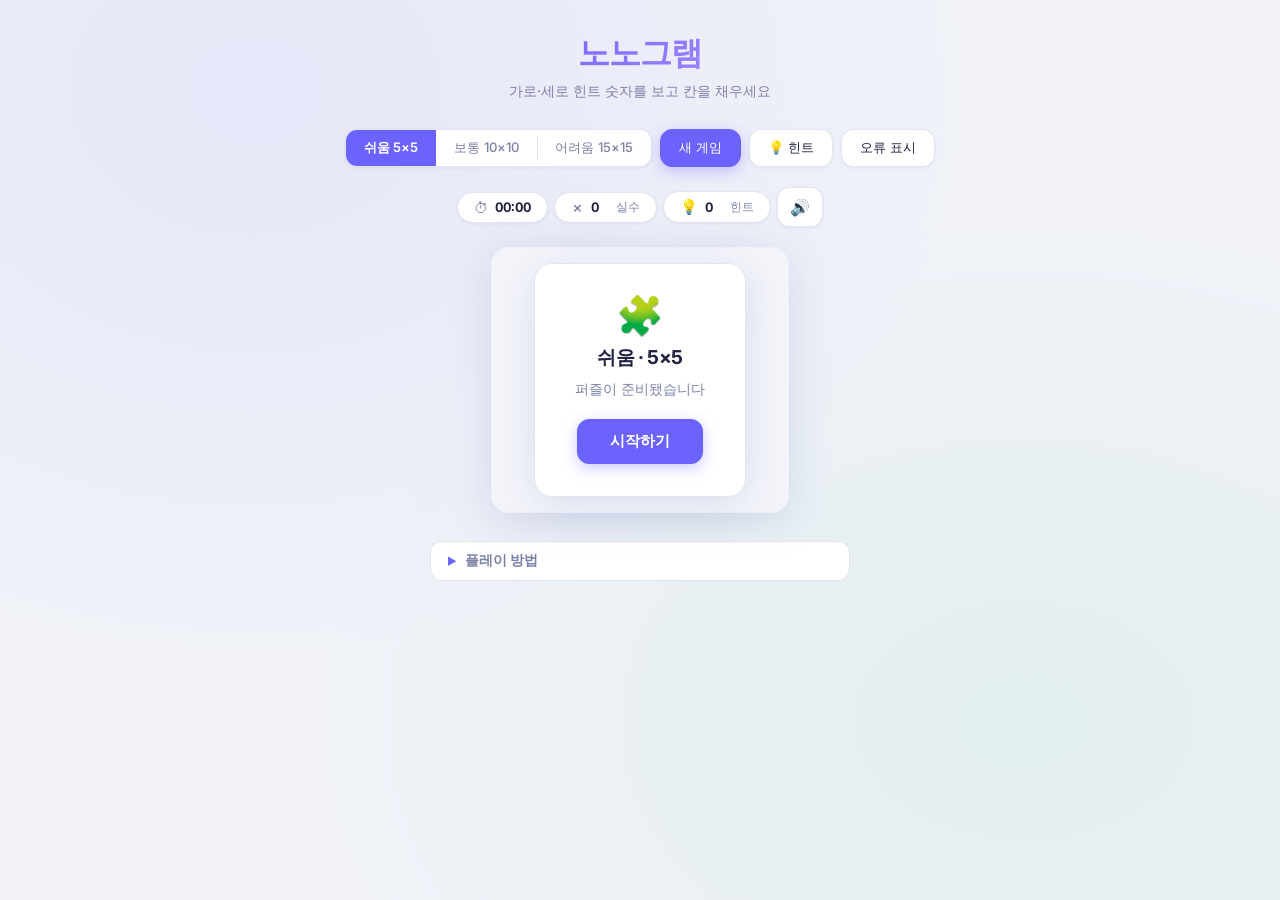
==== index.html @ 30603272 "첫 커밋 - 노노그램 미니게임 순수 HTML/CSS/JS로 만든 웹 기반 노노그램 퍼즐 게임. 무한 퍼즐 생성, 사운드, 진행 저장, 모바일 지원 포함.  Co-Authored-B" ====
<!DOCTYPE html>
<html lang="ko">
<head>
  <meta charset="UTF-8" />
  <meta name="viewport" content="width=device-width, initial-scale=1.0" />
  <title>노노그램 (Nonogram)</title>
  <link rel="stylesheet" href="style.css" />
</head>
<body>

  <!-- 헤더 -->
  <header>
    <h1>노노그램</h1>
    <p>가로·세로 힌트 숫자를 보고 칸을 채우세요</p>
  </header>

  <!-- 컨트롤 바 -->
  <div class="controls">
    <div class="difficulty-group">
      <button data-difficulty="easy"   class="active">쉬움 5×5</button>
      <button data-difficulty="medium">보통 10×10</button>
      <button data-difficulty="hard">어려움 15×15</button>
    </div>
    <button class="btn btn-primary" id="btn-new">새 게임</button>
    <button class="btn" id="btn-hint">💡 힌트</button>
    <button class="btn" id="btn-errors">오류 표시</button>
  </div>

  <!-- 스탯 바 -->
  <div class="stats">
    <div class="stat-pill">
      <span class="icon">⏱</span>
      <span class="value" id="timer-value">00:00</span>
    </div>
    <div class="stat-pill" id="mistakes-pill">
      <span class="icon">✗</span>
      <span class="value mistakes-value" id="mistakes-value">0</span>
      <span style="color:var(--text-muted);font-size:0.78rem">실수</span>
    </div>
    <div class="stat-pill">
      <span class="icon">💡</span>
      <span class="value" id="hints-value">0</span>
      <span style="color:var(--text-muted);font-size:0.78rem">힌트</span>
    </div>
    <button class="btn btn-icon" id="btn-sound" title="소리 켜기/끄기">🔊</button>
  </div>

  <!-- 게임 보드 -->
  <div id="board-area">
    <div id="board-wrapper">
      <div id="board"></div>
    </div>

    <!-- 시작 오버레이 (보드 위에 표시) -->
    <div id="start-overlay">
      <div class="start-card">
        <div class="start-icon">🧩</div>
        <h2 id="start-title">쉬움 · 5×5</h2>
        <p id="start-desc">퍼즐이 준비됐습니다</p>
        <button class="btn btn-primary btn-start" id="btn-start">시작하기</button>
      </div>
    </div>
  </div>

  <!-- 완성 배너 -->
  <div id="complete-banner">
    <h2>🎉 완성!</h2>
    <div class="result-row">
      <span>⏱ <strong id="final-time">--:--</strong></span>
      <span>✗ 실수 <strong id="final-mistakes">0</strong>회</span>
    </div>
    <button class="btn btn-primary" onclick="newGame()">다음 퍼즐 →</button>
  </div>

  <!-- 로딩 오버레이 -->
  <div id="loading" class="show">
    <div class="spinner"></div>
    <span>퍼즐 생성 중…</span>
  </div>

  <!-- 플레이 방법 -->
  <details class="how-to-play">
    <summary>플레이 방법</summary>
    <ul>
      <li><b>왼쪽 클릭</b> — 칸 채우기 / 취소</li>
      <li><b>오른쪽 클릭</b> — × 표시 (빈칸 확정)</li>
      <li><b>드래그</b> — 여러 칸 한 번에 채우기</li>
      <li>행·열의 숫자는 연속으로 채워야 할 칸 수입니다</li>
      <li>숫자가 여러 개면 각 그룹 사이에 빈칸이 1개 이상 있어야 합니다</li>
    </ul>
  </details>

  <!-- 스크립트 -->
  <script src="js/solver.js"></script>
  <script src="js/generator.js"></script>
  <script src="js/sound.js"></script>
  <script src="js/game.js"></script>

</body>
</html>
---- style.css ----
/* ──────────────────────────────────────────────
   Import Font
────────────────────────────────────────────── */
@import url('https://fonts.googleapis.com/css2?family=Inter:wght@400;500;600;700&display=swap');

/* ──────────────────────────────────────────────
   Reset & Variables
────────────────────────────────────────────── */
*, *::before, *::after { box-sizing: border-box; margin: 0; padding: 0; }

:root {
  --bg:            #f0f2f8;
  --surface:       #ffffff;
  --surface-2:     #f8f9fc;
  --border:        #e2e5ef;
  --border-thick:  #8892b0;

  --cell-empty:    #ffffff;
  --cell-filled:   #2d3561;
  --cell-hover:    #eef0f8;

  --clue:          #4a5280;
  --clue-done:     #b8bdd6;

  --accent:        #6c63ff;
  --accent-dark:   #5a52e0;
  --accent-light:  #eeecff;
  --accent-text:   #ffffff;

  --success:       #10b981;
  --success-light: #d1fae5;
  --danger:        #ef4444;
  --danger-light:  #fee2e2;

  --text:          #1e2140;
  --text-muted:    #7b82a8;

  --radius-sm:     6px;
  --radius:        12px;
  --radius-lg:     18px;
  --shadow-sm:     0 1px 3px rgba(100,110,180,0.10);
  --shadow:        0 4px 20px rgba(100,110,180,0.12);
  --shadow-lg:     0 8px 40px rgba(100,110,180,0.18);
}

/* ──────────────────────────────────────────────
   Body & Layout
────────────────────────────────────────────── */
body {
  font-family: 'Inter', 'Segoe UI', system-ui, -apple-system, sans-serif;
  background: var(--bg);
  background-image:
    radial-gradient(ellipse at 20% 10%, rgba(108,99,255,0.08) 0%, transparent 50%),
    radial-gradient(ellipse at 80% 80%, rgba(16,185,129,0.06) 0%, transparent 50%);
  color: var(--text);
  min-height: 100vh;
  display: flex;
  flex-direction: column;
  align-items: center;
  padding: 32px 16px 60px;
  user-select: none;
}

/* ──────────────────────────────────────────────
   Header
────────────────────────────────────────────── */
header {
  text-align: center;
  margin-bottom: 28px;
}

header h1 {
  font-size: 2rem;
  font-weight: 700;
  letter-spacing: -1px;
  background: linear-gradient(135deg, var(--accent) 0%, #a78bfa 100%);
  -webkit-background-clip: text;
  -webkit-text-fill-color: transparent;
  background-clip: text;
  margin-bottom: 6px;
}

header p {
  font-size: 0.88rem;
  color: var(--text-muted);
  font-weight: 400;
}

/* ──────────────────────────────────────────────
   Controls
────────────────────────────────────────────── */
.controls {
  display: flex;
  align-items: center;
  gap: 8px;
  flex-wrap: wrap;
  justify-content: center;
  margin-bottom: 20px;
  max-width: 680px;
  width: 100%;
}

.controls-row2 {
  display: flex;
  align-items: center;
  gap: 8px;
  justify-content: center;
  margin-top: -12px;
  margin-bottom: 20px;
}

.difficulty-group {
  display: flex;
  background: var(--surface);
  border: 1.5px solid var(--border);
  border-radius: var(--radius);
  overflow: hidden;
  box-shadow: var(--shadow-sm);
}

.difficulty-group button {
  border: none;
  background: transparent;
  padding: 9px 18px;
  font-size: 0.82rem;
  font-weight: 500;
  cursor: pointer;
  color: var(--text-muted);
  transition: background 0.18s, color 0.18s;
  font-family: inherit;
  position: relative;
}

.difficulty-group button + button::before {
  content: '';
  position: absolute;
  left: 0; top: 20%; height: 60%;
  width: 1px;
  background: var(--border);
}

.difficulty-group button.active {
  background: var(--accent);
  color: #fff;
  font-weight: 600;
}

.difficulty-group button.active + button::before,
.difficulty-group button:has(+ .active)::before {
  display: none;
}

.difficulty-group button:hover:not(.active) {
  background: var(--accent-light);
  color: var(--accent);
}

.btn {
  padding: 9px 18px;
  border: 1.5px solid var(--border);
  border-radius: var(--radius);
  background: var(--surface);
  font-size: 0.82rem;
  font-weight: 500;
  cursor: pointer;
  transition: all 0.18s;
  color: var(--text);
  font-family: inherit;
  box-shadow: var(--shadow-sm);
}

.btn:hover {
  border-color: var(--accent);
  color: var(--accent);
  background: var(--accent-light);
  transform: translateY(-1px);
  box-shadow: var(--shadow);
}

.btn-icon {
  padding: 9px 12px;
  font-size: 1rem;
  min-width: 40px;
}

.btn-primary {
  background: var(--accent);
  color: #fff;
  border-color: var(--accent);
  box-shadow: 0 4px 14px rgba(108,99,255,0.35);
}

.btn-primary:hover {
  background: var(--accent-dark);
  border-color: var(--accent-dark);
  color: #fff;
  box-shadow: 0 6px 18px rgba(108,99,255,0.4);
}

/* ──────────────────────────────────────────────
   Stats Bar
────────────────────────────────────────────── */
.stats {
  display: flex;
  gap: 6px;
  align-items: center;
  margin-bottom: 20px;
}

.stat-pill {
  display: flex;
  align-items: center;
  gap: 7px;
  background: var(--surface);
  border: 1.5px solid var(--border);
  border-radius: 100px;
  padding: 6px 16px;
  font-size: 0.82rem;
  color: var(--text-muted);
  font-weight: 500;
  box-shadow: var(--shadow-sm);
}

.stat-pill .value {
  font-weight: 700;
  color: var(--text);
  font-variant-numeric: tabular-nums;
  min-width: 2ch;
}

.stat-pill .icon { font-size: 0.9rem; }

.stat-pill.warn .value { color: var(--danger); }

/* ──────────────────────────────────────────────
   Loading Overlay
────────────────────────────────────────────── */
#loading {
  display: none;
  position: fixed;
  inset: 0;
  background: rgba(240,242,248,0.88);
  backdrop-filter: blur(6px);
  z-index: 100;
  flex-direction: column;
  align-items: center;
  justify-content: center;
  gap: 14px;
  font-size: 0.95rem;
  color: var(--text-muted);
  font-weight: 500;
}

#loading.show { display: flex; }

.spinner {
  width: 38px; height: 38px;
  border: 3px solid var(--border);
  border-top-color: var(--accent);
  border-radius: 50%;
  animation: spin 0.65s linear infinite;
}

@keyframes spin { to { transform: rotate(360deg); } }

/* ──────────────────────────────────────────────
   Board Area (보드 + 시작 오버레이를 감싸는 컨테이너)
────────────────────────────────────────────── */
#board-area {
  position: relative;
}

/* 시작 오버레이 */
#start-overlay {
  display: none;
  position: absolute;
  inset: 0;
  border-radius: var(--radius-lg);
  background: rgba(240, 242, 248, 0.72);
  backdrop-filter: blur(8px);
  -webkit-backdrop-filter: blur(8px);
  z-index: 10;
  align-items: center;
  justify-content: center;
}

#start-overlay.show { display: flex; }

.start-card {
  text-align: center;
  padding: 32px 40px;
  background: var(--surface);
  border-radius: var(--radius-lg);
  box-shadow: var(--shadow-lg);
  border: 1.5px solid var(--border);
  display: flex;
  flex-direction: column;
  align-items: center;
  gap: 10px;
  animation: slideUp 0.3s cubic-bezier(0.34, 1.56, 0.64, 1);
}

.start-icon { font-size: 2.4rem; line-height: 1; }

.start-card h2 {
  font-size: 1.2rem;
  font-weight: 700;
  color: var(--text);
  letter-spacing: -0.4px;
}

.start-card p {
  font-size: 0.85rem;
  color: var(--text-muted);
  margin-bottom: 4px;
}

.btn-start {
  margin-top: 6px;
  padding: 11px 32px;
  font-size: 0.95rem;
  font-weight: 600;
  letter-spacing: -0.2px;
}

/* ──────────────────────────────────────────────
   Board Wrapper
────────────────────────────────────────────── */
#board-wrapper {
  background: var(--surface);
  border-radius: var(--radius-lg);
  box-shadow: var(--shadow-lg);
  padding: 20px;
  overflow: auto;
  max-width: 100%;
  border: 1.5px solid var(--border);
}

#board {
  display: grid;
}

/* ──────────────────────────────────────────────
   Clue Cells
────────────────────────────────────────────── */
.clue-cell {
  display: flex;
  align-items: flex-end;
  justify-content: center;
  font-size: 0.78rem;
  font-weight: 700;
  color: var(--clue);
  min-width: 32px;
  min-height: 32px;
  line-height: 1;
  letter-spacing: -0.3px;
}

.clue-cell.row-clue {
  flex-direction: row;
  align-items: center;
  justify-content: flex-end;
  gap: 4px;
  padding-right: 8px;
}

.clue-cell.col-clue {
  flex-direction: column;
  justify-content: flex-end;
  align-items: center;
  gap: 3px;
  padding-bottom: 6px;
}

.clue-cell.done { color: var(--clue-done); }

.clue-num { display: inline-block; }

.corner-cell { min-width: 32px; min-height: 32px; }

/* ──────────────────────────────────────────────
   Game Cells
────────────────────────────────────────────── */
.game-cell {
  width: 34px;
  height: 34px;
  border: 1.5px solid #dde1ef;
  background: var(--cell-empty);
  cursor: pointer;
  position: relative;
  transition: background 0.1s, border-color 0.1s, transform 0.08s;
  touch-action: manipulation;
  border-radius: 3px;
}

.game-cell:hover {
  background: var(--cell-hover);
  border-color: #c0c5df;
  z-index: 1;
}

/* 5셀 그룹 구분선 */
.game-cell.border-right-thick  { border-right:  2.5px solid var(--border-thick); }
.game-cell.border-bottom-thick { border-bottom: 2.5px solid var(--border-thick); }

/* 채움 */
.game-cell.filled {
  background: var(--cell-filled);
  border-color: var(--cell-filled);
  box-shadow: inset 0 1px 0 rgba(255,255,255,0.08);
}
.game-cell.filled:hover { background: #3d4480; }

/* X 표시 */
.game-cell.marked::after {
  content: '×';
  position: absolute;
  inset: 0;
  display: flex;
  align-items: center;
  justify-content: center;
  font-size: 1.05rem;
  color: #b8bdd6;
  pointer-events: none;
  font-weight: 600;
}

/* 오류 */
.game-cell.error {
  background: var(--danger-light) !important;
  border-color: var(--danger) !important;
}
.game-cell.error.filled {
  background: var(--danger) !important;
  border-color: var(--danger) !important;
}

/* 힌트 공개 */
.game-cell.hinted {
  background: var(--cell-filled);
  border-color: var(--accent);
  box-shadow: 0 0 0 2px var(--accent), inset 0 1px 0 rgba(255,255,255,0.1);
}

/* 완성 애니메이션 */
.game-cell.celebrate {
  animation: cellPop 0.45s cubic-bezier(0.34,1.56,0.64,1) forwards;
}

@keyframes cellPop {
  0%   { transform: scale(1);    background: var(--cell-filled); border-color: var(--cell-filled); }
  50%  { transform: scale(1.18); background: var(--success);     border-color: var(--success); }
  100% { transform: scale(1);    background: var(--success);     border-color: var(--success); }
}

/* ──────────────────────────────────────────────
   Complete Banner
────────────────────────────────────────────── */
#complete-banner {
  display: none;
  margin-top: 24px;
  padding: 24px 32px;
  background: var(--surface);
  border: 1.5px solid var(--success);
  border-radius: var(--radius-lg);
  text-align: center;
  box-shadow: var(--shadow-lg), 0 0 0 4px var(--success-light);
  animation: slideUp 0.4s cubic-bezier(0.34,1.56,0.64,1);
  min-width: 260px;
}

#complete-banner.show { display: block; }

#complete-banner h2 {
  font-size: 1.5rem;
  font-weight: 700;
  color: var(--success);
  margin-bottom: 10px;
  letter-spacing: -0.5px;
}

#complete-banner .result-row {
  display: flex;
  justify-content: center;
  gap: 24px;
  margin-bottom: 18px;
  color: var(--text-muted);
  font-size: 0.88rem;
  font-weight: 500;
}

#complete-banner .result-row strong {
  color: var(--text);
  font-weight: 700;
}

@keyframes slideUp {
  from { opacity: 0; transform: translateY(16px) scale(0.96); }
  to   { opacity: 1; transform: translateY(0)    scale(1); }
}

/* ──────────────────────────────────────────────
   How to Play
────────────────────────────────────────────── */
.how-to-play {
  margin-top: 28px;
  max-width: 420px;
  width: 100%;
}

.how-to-play summary {
  font-weight: 600;
  font-size: 0.85rem;
  color: var(--text-muted);
  cursor: pointer;
  padding: 10px 16px;
  background: var(--surface);
  border: 1.5px solid var(--border);
  border-radius: var(--radius);
  list-style: none;
  display: flex;
  align-items: center;
  gap: 8px;
  transition: all 0.18s;
}

.how-to-play summary::-webkit-details-marker { display: none; }

.how-to-play summary::before {
  content: '▶';
  font-size: 0.65rem;
  transition: transform 0.2s;
  color: var(--accent);
}

.how-to-play[open] summary::before { transform: rotate(90deg); }

.how-to-play summary:hover {
  border-color: var(--accent);
  color: var(--accent);
}

.how-to-play ul {
  margin-top: 8px;
  padding: 14px 18px 14px 26px;
  background: var(--surface);
  border: 1.5px solid var(--border);
  border-radius: var(--radius);
  list-style: none;
}

.how-to-play li {
  font-size: 0.83rem;
  color: var(--text-muted);
  line-height: 2;
  display: flex;
  gap: 8px;
  align-items: flex-start;
}

.how-to-play li::before {
  content: '·';
  color: var(--accent);
  font-weight: 900;
  font-size: 1.1rem;
  line-height: 1.6;
  flex-shrink: 0;
}

.how-to-play b { color: var(--text); font-weight: 600; }

/* ──────────────────────────────────────────────
   Mobile
────────────────────────────────────────────── */
@media (max-width: 500px) {
  body { padding: 20px 12px 40px; }
  header h1 { font-size: 1.6rem; }
  .game-cell { width: 28px; height: 28px; }
  .clue-cell { min-width: 26px; min-height: 26px; font-size: 0.72rem; }
  .corner-cell { min-width: 26px; min-height: 26px; }
  .controls { gap: 6px; }
  .btn, .difficulty-group button { padding: 8px 12px; font-size: 0.78rem; }
}
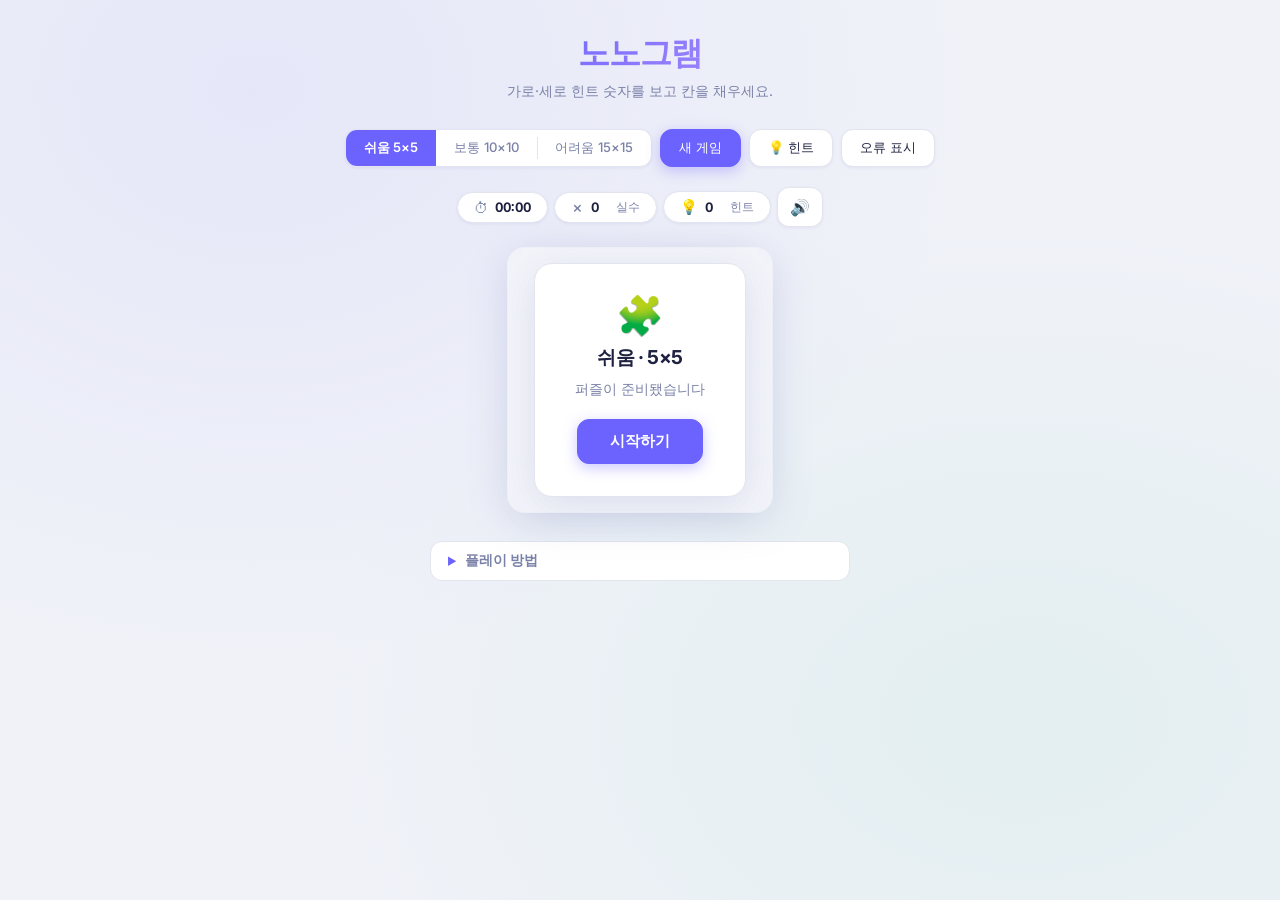
==== commit c279279e: "Update index.html" ====
--- a/index.html
+++ b/index.html
@@ -11,7 +11,7 @@
   <!-- 헤더 -->
   <header>
     <h1>노노그램</h1>
-    <p>가로·세로 힌트 숫자를 보고 칸을 채우세요</p>
+    <p>가로·세로 힌트 숫자를 보고 칸을 채우세요.</p>
   </header>
 
   <!-- 컨트롤 바 -->
@@ -85,8 +85,8 @@
       <li><b>왼쪽 클릭</b> — 칸 채우기 / 취소</li>
       <li><b>오른쪽 클릭</b> — × 표시 (빈칸 확정)</li>
       <li><b>드래그</b> — 여러 칸 한 번에 채우기</li>
-      <li>행·열의 숫자는 연속으로 채워야 할 칸 수입니다</li>
-      <li>숫자가 여러 개면 각 그룹 사이에 빈칸이 1개 이상 있어야 합니다</li>
+      <li>행·열의 숫자는 연속으로 채워야 할 칸 수입니다.</li>
+      <li>숫자가 여러 개면 각 그룹 사이에 빈칸이 1개 이상 있어야 합니다.</li>
     </ul>
   </details>
 
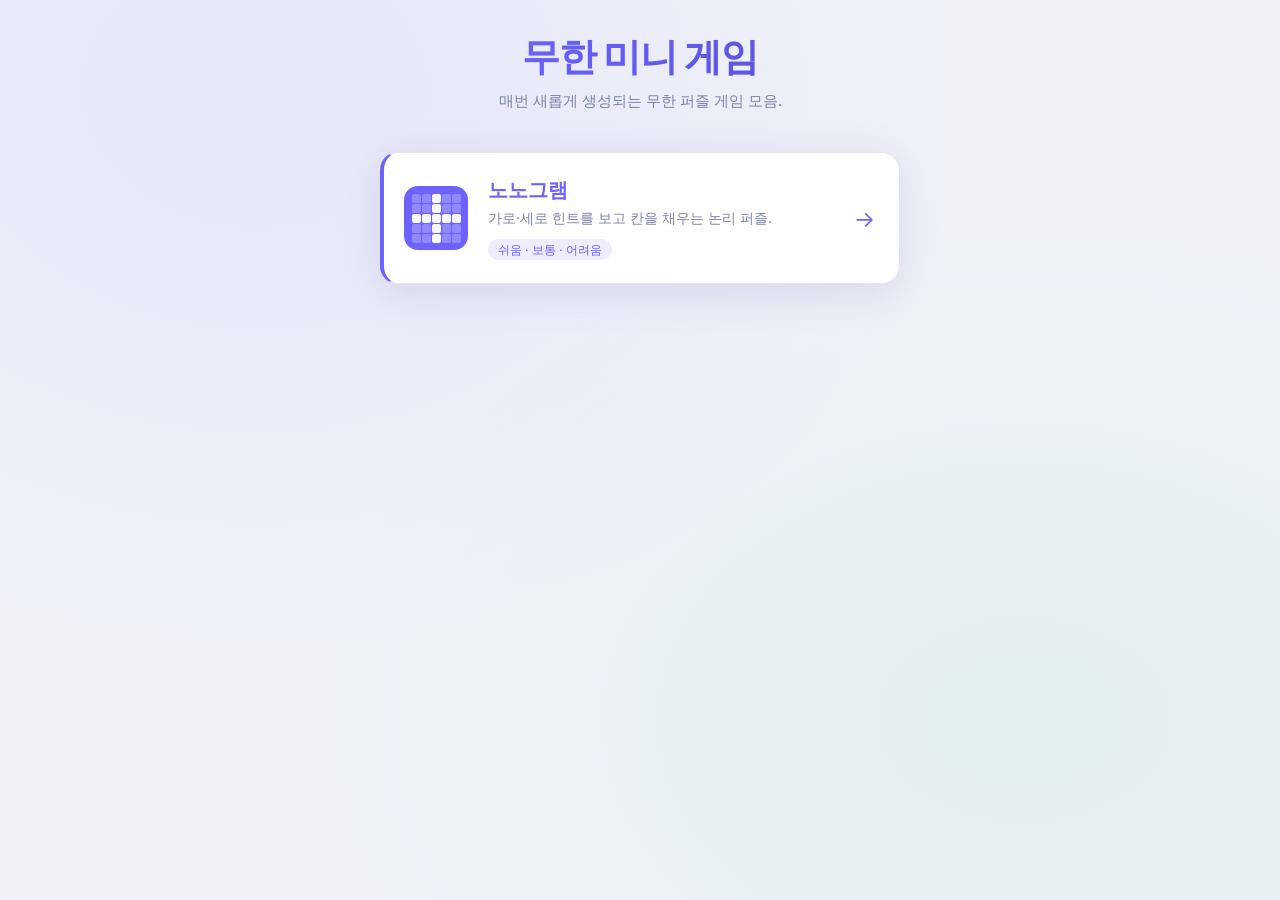
==== commit 773128ac: "홈 화면 추가" ====
--- a/index.html
+++ b/index.html
@@ -3,98 +3,63 @@
 <head>
   <meta charset="UTF-8" />
   <meta name="viewport" content="width=device-width, initial-scale=1.0" />
-  <title>노노그램 (Nonogram)</title>
+  <title>무한 미니 게임</title>
   <link rel="stylesheet" href="style.css" />
 </head>
-<body>
+<body class="home-page">
 
   <!-- 헤더 -->
-  <header>
-    <h1>노노그램</h1>
-    <p>가로·세로 힌트 숫자를 보고 칸을 채우세요.</p>
+  <header class="home-header">
+    <h1>무한 미니 게임</h1>
+    <p>매번 새롭게 생성되는 무한 퍼즐 게임 모음.</p>
   </header>
 
-  <!-- 컨트롤 바 -->
-  <div class="controls">
-    <div class="difficulty-group">
-      <button data-difficulty="easy"   class="active">쉬움 5×5</button>
-      <button data-difficulty="medium">보통 10×10</button>
-      <button data-difficulty="hard">어려움 15×15</button>
-    </div>
-    <button class="btn btn-primary" id="btn-new">새 게임</button>
-    <button class="btn" id="btn-hint">💡 힌트</button>
-    <button class="btn" id="btn-errors">오류 표시</button>
-  </div>
-
-  <!-- 스탯 바 -->
-  <div class="stats">
-    <div class="stat-pill">
-      <span class="icon">⏱</span>
-      <span class="value" id="timer-value">00:00</span>
-    </div>
-    <div class="stat-pill" id="mistakes-pill">
-      <span class="icon">✗</span>
-      <span class="value mistakes-value" id="mistakes-value">0</span>
-      <span style="color:var(--text-muted);font-size:0.78rem">실수</span>
-    </div>
-    <div class="stat-pill">
-      <span class="icon">💡</span>
-      <span class="value" id="hints-value">0</span>
-      <span style="color:var(--text-muted);font-size:0.78rem">힌트</span>
-    </div>
-    <button class="btn btn-icon" id="btn-sound" title="소리 켜기/끄기">🔊</button>
-  </div>
-
-  <!-- 게임 보드 -->
-  <div id="board-area">
-    <div id="board-wrapper">
-      <div id="board"></div>
-    </div>
-
-    <!-- 시작 오버레이 (보드 위에 표시) -->
-    <div id="start-overlay">
-      <div class="start-card">
-        <div class="start-icon">🧩</div>
-        <h2 id="start-title">쉬움 · 5×5</h2>
-        <p id="start-desc">퍼즐이 준비됐습니다</p>
-        <button class="btn btn-primary btn-start" id="btn-start">시작하기</button>
+  <!-- 게임 목록 -->
+  <main class="game-grid">
+    <a href="nonogram.html" class="game-card">
+      <div class="game-card-icon">
+        <svg width="64" height="64" viewBox="0 0 64 64" xmlns="http://www.w3.org/2000/svg">
+          <rect width="64" height="64" rx="14" fill="#6c63ff"/>
+          <!-- Row 0 -->
+          <rect x="8"  y="8"  width="9" height="9" rx="2" fill="rgba(255,255,255,0.25)"/>
+          <rect x="18" y="8"  width="9" height="9" rx="2" fill="rgba(255,255,255,0.25)"/>
+          <rect x="28" y="8"  width="9" height="9" rx="2" fill="rgba(255,255,255,0.95)"/>
+          <rect x="38" y="8"  width="9" height="9" rx="2" fill="rgba(255,255,255,0.25)"/>
+          <rect x="48" y="8"  width="9" height="9" rx="2" fill="rgba(255,255,255,0.25)"/>
+          <!-- Row 1 -->
+          <rect x="8"  y="18" width="9" height="9" rx="2" fill="rgba(255,255,255,0.25)"/>
+          <rect x="18" y="18" width="9" height="9" rx="2" fill="rgba(255,255,255,0.25)"/>
+          <rect x="28" y="18" width="9" height="9" rx="2" fill="rgba(255,255,255,0.95)"/>
+          <rect x="38" y="18" width="9" height="9" rx="2" fill="rgba(255,255,255,0.25)"/>
+          <rect x="48" y="18" width="9" height="9" rx="2" fill="rgba(255,255,255,0.25)"/>
+          <!-- Row 2 (all filled) -->
+          <rect x="8"  y="28" width="9" height="9" rx="2" fill="rgba(255,255,255,0.95)"/>
+          <rect x="18" y="28" width="9" height="9" rx="2" fill="rgba(255,255,255,0.95)"/>
+          <rect x="28" y="28" width="9" height="9" rx="2" fill="rgba(255,255,255,0.95)"/>
+          <rect x="38" y="28" width="9" height="9" rx="2" fill="rgba(255,255,255,0.95)"/>
+          <rect x="48" y="28" width="9" height="9" rx="2" fill="rgba(255,255,255,0.95)"/>
+          <!-- Row 3 -->
+          <rect x="8"  y="38" width="9" height="9" rx="2" fill="rgba(255,255,255,0.25)"/>
+          <rect x="18" y="38" width="9" height="9" rx="2" fill="rgba(255,255,255,0.25)"/>
+          <rect x="28" y="38" width="9" height="9" rx="2" fill="rgba(255,255,255,0.95)"/>
+          <rect x="38" y="38" width="9" height="9" rx="2" fill="rgba(255,255,255,0.25)"/>
+          <rect x="48" y="38" width="9" height="9" rx="2" fill="rgba(255,255,255,0.25)"/>
+          <!-- Row 4 -->
+          <rect x="8"  y="48" width="9" height="9" rx="2" fill="rgba(255,255,255,0.25)"/>
+          <rect x="18" y="48" width="9" height="9" rx="2" fill="rgba(255,255,255,0.25)"/>
+          <rect x="28" y="48" width="9" height="9" rx="2" fill="rgba(255,255,255,0.95)"/>
+          <rect x="38" y="48" width="9" height="9" rx="2" fill="rgba(255,255,255,0.25)"/>
+          <rect x="48" y="48" width="9" height="9" rx="2" fill="rgba(255,255,255,0.25)"/>
+        </svg>
       </div>
-    </div>
-  </div>
-
-  <!-- 완성 배너 -->
-  <div id="complete-banner">
-    <h2>🎉 완성!</h2>
-    <div class="result-row">
-      <span>⏱ <strong id="final-time">--:--</strong></span>
-      <span>✗ 실수 <strong id="final-mistakes">0</strong>회</span>
-    </div>
-    <button class="btn btn-primary" onclick="newGame()">다음 퍼즐 →</button>
-  </div>
-
-  <!-- 로딩 오버레이 -->
-  <div id="loading" class="show">
-    <div class="spinner"></div>
-    <span>퍼즐 생성 중…</span>
-  </div>
-
-  <!-- 플레이 방법 -->
-  <details class="how-to-play">
-    <summary>플레이 방법</summary>
-    <ul>
-      <li><b>왼쪽 클릭</b> — 칸 채우기 / 취소</li>
-      <li><b>오른쪽 클릭</b> — × 표시 (빈칸 확정)</li>
-      <li><b>드래그</b> — 여러 칸 한 번에 채우기</li>
-      <li>행·열의 숫자는 연속으로 채워야 할 칸 수입니다.</li>
-      <li>숫자가 여러 개면 각 그룹 사이에 빈칸이 1개 이상 있어야 합니다.</li>
-    </ul>
-  </details>
-
-  <!-- 스크립트 -->
-  <script src="js/solver.js"></script>
-  <script src="js/generator.js"></script>
-  <script src="js/sound.js"></script>
-  <script src="js/game.js"></script>
+      <div class="game-card-info">
+        <h2>노노그램</h2>
+        <p>가로·세로 힌트를 보고 칸을 채우는 논리 퍼즐.</p>
+        <span class="game-card-tag">쉬움 · 보통 · 어려움</span>
+      </div>
+      <div class="game-card-arrow">→</div>
+    </a>
+  </main>
 
 </body>
 </html>
--- a/style.css
+++ b/style.css
@@ -570,6 +570,134 @@
 .how-to-play b { color: var(--text); font-weight: 600; }
 
 /* ──────────────────────────────────────────────
+   홈 화면
+────────────────────────────────────────────── */
+.home-page {
+  display: flex;
+  flex-direction: column;
+  align-items: center;
+}
+
+.home-header {
+  text-align: center;
+  margin-bottom: 2.5rem;
+}
+
+.home-header h1 {
+  font-size: 2.4rem;
+  font-weight: 800;
+  background: linear-gradient(135deg, var(--accent), var(--accent-dark));
+  -webkit-background-clip: text;
+  -webkit-text-fill-color: transparent;
+  background-clip: text;
+  margin-bottom: 8px;
+}
+
+.home-header p {
+  font-size: 0.95rem;
+  color: var(--text-muted);
+}
+
+.game-grid {
+  display: flex;
+  flex-direction: column;
+  gap: 16px;
+  width: 100%;
+  max-width: 520px;
+}
+
+.game-card {
+  display: flex;
+  align-items: center;
+  gap: 20px;
+  background: var(--surface);
+  border: 1.5px solid var(--border);
+  border-left: 4px solid var(--accent);
+  border-radius: 18px;
+  padding: 24px 24px 24px 20px;
+  text-decoration: none;
+  color: var(--text);
+  box-shadow: var(--shadow-lg);
+  transition: transform 0.15s, box-shadow 0.15s, border-color 0.15s;
+}
+
+.game-card:hover {
+  transform: translateY(-4px);
+  box-shadow: 0 12px 40px rgba(108,99,255,0.2);
+  border-left-color: var(--accent-dark);
+}
+
+.game-card-icon {
+  flex-shrink: 0;
+  width: 64px;
+  height: 64px;
+}
+
+.game-card-info {
+  flex: 1;
+}
+
+.game-card-info h2 {
+  font-size: 1.25rem;
+  font-weight: 700;
+  margin: 0 0 5px;
+  color: var(--accent);
+}
+
+.game-card-info p {
+  font-size: 0.88rem;
+  color: var(--text-muted);
+  margin: 0 0 10px;
+}
+
+.game-card-tag {
+  font-size: 0.75rem;
+  color: var(--accent);
+  background: var(--accent-light);
+  padding: 3px 10px;
+  border-radius: 20px;
+  font-weight: 500;
+}
+
+.game-card-arrow {
+  font-size: 1.4rem;
+  color: var(--accent);
+  flex-shrink: 0;
+}
+
+/* 상단 네비게이션 바 (게임 페이지) */
+.top-nav {
+  align-self: stretch;
+  margin: -32px -16px 32px;
+  padding: 12px 24px;
+  background: var(--surface);
+  border-bottom: 1px solid var(--border);
+  box-shadow: var(--shadow-sm);
+  display: flex;
+  align-items: center;
+}
+
+.home-btn {
+  display: inline-flex;
+  align-items: center;
+  gap: 6px;
+  padding: 8px 18px;
+  background: var(--accent-light);
+  color: var(--accent);
+  border-radius: 20px;
+  font-size: 0.88rem;
+  font-weight: 600;
+  text-decoration: none;
+  transition: background 0.15s, color 0.15s, transform 0.15s;
+}
+
+.home-btn:hover {
+  background: var(--accent);
+  color: #ffffff;
+  transform: translateX(-2px);
+}
+
+/* ──────────────────────────────────────────────
    Mobile
 ────────────────────────────────────────────── */
 @media (max-width: 500px) {
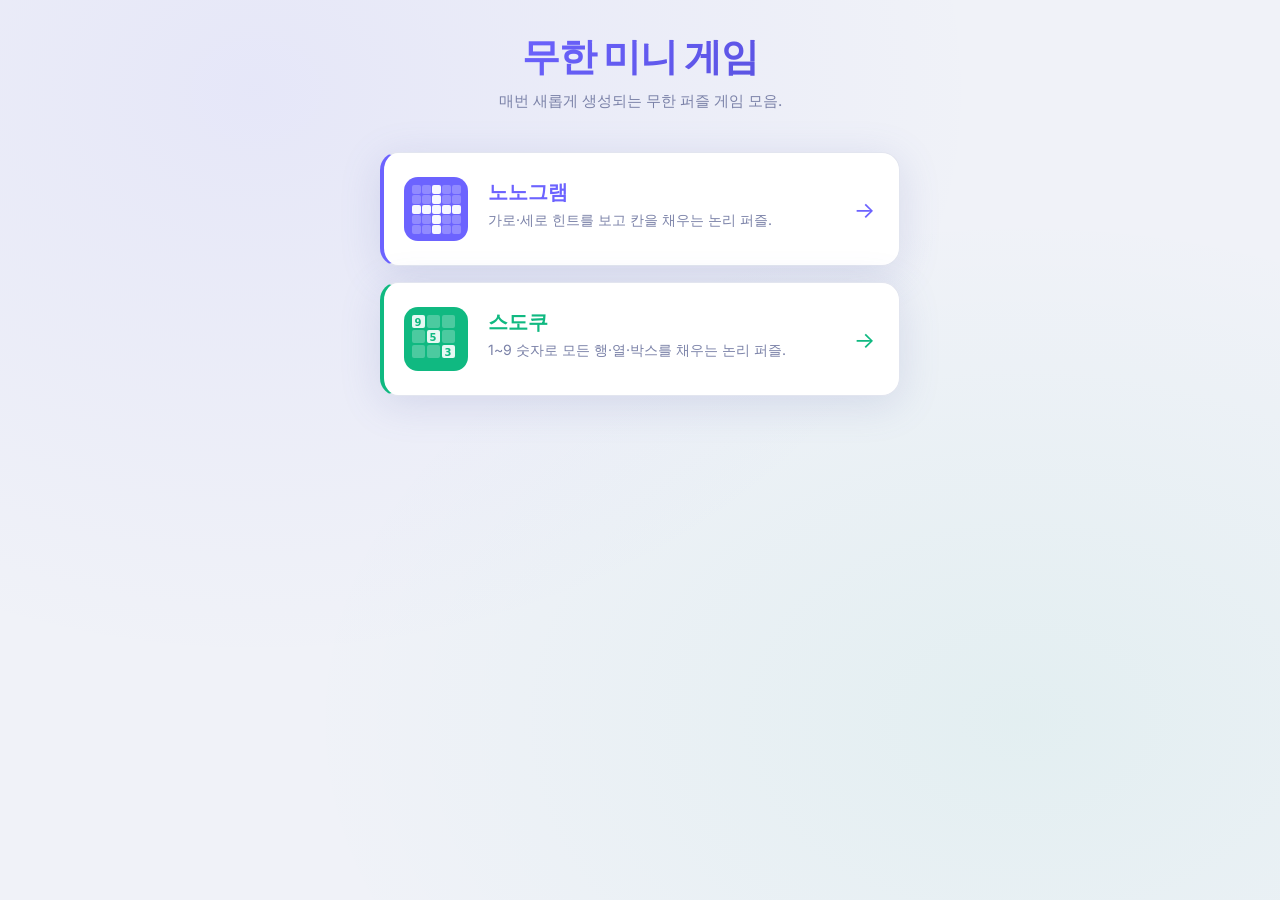
==== commit 7650e333: "스도쿠 추가 및 홈 화면 마이너 수정" ====
--- a/index.html
+++ b/index.html
@@ -17,47 +17,70 @@
   <!-- 게임 목록 -->
   <main class="game-grid">
     <a href="nonogram.html" class="game-card">
-      <div class="game-card-icon">
-        <svg width="64" height="64" viewBox="0 0 64 64" xmlns="http://www.w3.org/2000/svg">
-          <rect width="64" height="64" rx="14" fill="#6c63ff"/>
-          <!-- Row 0 -->
-          <rect x="8"  y="8"  width="9" height="9" rx="2" fill="rgba(255,255,255,0.25)"/>
-          <rect x="18" y="8"  width="9" height="9" rx="2" fill="rgba(255,255,255,0.25)"/>
-          <rect x="28" y="8"  width="9" height="9" rx="2" fill="rgba(255,255,255,0.95)"/>
-          <rect x="38" y="8"  width="9" height="9" rx="2" fill="rgba(255,255,255,0.25)"/>
-          <rect x="48" y="8"  width="9" height="9" rx="2" fill="rgba(255,255,255,0.25)"/>
-          <!-- Row 1 -->
-          <rect x="8"  y="18" width="9" height="9" rx="2" fill="rgba(255,255,255,0.25)"/>
-          <rect x="18" y="18" width="9" height="9" rx="2" fill="rgba(255,255,255,0.25)"/>
-          <rect x="28" y="18" width="9" height="9" rx="2" fill="rgba(255,255,255,0.95)"/>
-          <rect x="38" y="18" width="9" height="9" rx="2" fill="rgba(255,255,255,0.25)"/>
-          <rect x="48" y="18" width="9" height="9" rx="2" fill="rgba(255,255,255,0.25)"/>
-          <!-- Row 2 (all filled) -->
-          <rect x="8"  y="28" width="9" height="9" rx="2" fill="rgba(255,255,255,0.95)"/>
-          <rect x="18" y="28" width="9" height="9" rx="2" fill="rgba(255,255,255,0.95)"/>
-          <rect x="28" y="28" width="9" height="9" rx="2" fill="rgba(255,255,255,0.95)"/>
-          <rect x="38" y="28" width="9" height="9" rx="2" fill="rgba(255,255,255,0.95)"/>
-          <rect x="48" y="28" width="9" height="9" rx="2" fill="rgba(255,255,255,0.95)"/>
-          <!-- Row 3 -->
-          <rect x="8"  y="38" width="9" height="9" rx="2" fill="rgba(255,255,255,0.25)"/>
-          <rect x="18" y="38" width="9" height="9" rx="2" fill="rgba(255,255,255,0.25)"/>
-          <rect x="28" y="38" width="9" height="9" rx="2" fill="rgba(255,255,255,0.95)"/>
-          <rect x="38" y="38" width="9" height="9" rx="2" fill="rgba(255,255,255,0.25)"/>
-          <rect x="48" y="38" width="9" height="9" rx="2" fill="rgba(255,255,255,0.25)"/>
-          <!-- Row 4 -->
-          <rect x="8"  y="48" width="9" height="9" rx="2" fill="rgba(255,255,255,0.25)"/>
-          <rect x="18" y="48" width="9" height="9" rx="2" fill="rgba(255,255,255,0.25)"/>
-          <rect x="28" y="48" width="9" height="9" rx="2" fill="rgba(255,255,255,0.95)"/>
-          <rect x="38" y="48" width="9" height="9" rx="2" fill="rgba(255,255,255,0.25)"/>
-          <rect x="48" y="48" width="9" height="9" rx="2" fill="rgba(255,255,255,0.25)"/>
-        </svg>
+      <div class="game-card-inner">
+        <div class="game-card-icon">
+          <svg width="64" height="64" viewBox="0 0 64 64" xmlns="http://www.w3.org/2000/svg">
+            <rect width="64" height="64" rx="14" fill="#6c63ff"/>
+            <rect x="8"  y="8"  width="9" height="9" rx="2" fill="rgba(255,255,255,0.25)"/>
+            <rect x="18" y="8"  width="9" height="9" rx="2" fill="rgba(255,255,255,0.25)"/>
+            <rect x="28" y="8"  width="9" height="9" rx="2" fill="rgba(255,255,255,0.95)"/>
+            <rect x="38" y="8"  width="9" height="9" rx="2" fill="rgba(255,255,255,0.25)"/>
+            <rect x="48" y="8"  width="9" height="9" rx="2" fill="rgba(255,255,255,0.25)"/>
+            <rect x="8"  y="18" width="9" height="9" rx="2" fill="rgba(255,255,255,0.25)"/>
+            <rect x="18" y="18" width="9" height="9" rx="2" fill="rgba(255,255,255,0.25)"/>
+            <rect x="28" y="18" width="9" height="9" rx="2" fill="rgba(255,255,255,0.95)"/>
+            <rect x="38" y="18" width="9" height="9" rx="2" fill="rgba(255,255,255,0.25)"/>
+            <rect x="48" y="18" width="9" height="9" rx="2" fill="rgba(255,255,255,0.25)"/>
+            <rect x="8"  y="28" width="9" height="9" rx="2" fill="rgba(255,255,255,0.95)"/>
+            <rect x="18" y="28" width="9" height="9" rx="2" fill="rgba(255,255,255,0.95)"/>
+            <rect x="28" y="28" width="9" height="9" rx="2" fill="rgba(255,255,255,0.95)"/>
+            <rect x="38" y="28" width="9" height="9" rx="2" fill="rgba(255,255,255,0.95)"/>
+            <rect x="48" y="28" width="9" height="9" rx="2" fill="rgba(255,255,255,0.95)"/>
+            <rect x="8"  y="38" width="9" height="9" rx="2" fill="rgba(255,255,255,0.25)"/>
+            <rect x="18" y="38" width="9" height="9" rx="2" fill="rgba(255,255,255,0.25)"/>
+            <rect x="28" y="38" width="9" height="9" rx="2" fill="rgba(255,255,255,0.95)"/>
+            <rect x="38" y="38" width="9" height="9" rx="2" fill="rgba(255,255,255,0.25)"/>
+            <rect x="48" y="38" width="9" height="9" rx="2" fill="rgba(255,255,255,0.25)"/>
+            <rect x="8"  y="48" width="9" height="9" rx="2" fill="rgba(255,255,255,0.25)"/>
+            <rect x="18" y="48" width="9" height="9" rx="2" fill="rgba(255,255,255,0.25)"/>
+            <rect x="28" y="48" width="9" height="9" rx="2" fill="rgba(255,255,255,0.95)"/>
+            <rect x="38" y="48" width="9" height="9" rx="2" fill="rgba(255,255,255,0.25)"/>
+            <rect x="48" y="48" width="9" height="9" rx="2" fill="rgba(255,255,255,0.25)"/>
+          </svg>
+        </div>
+        <div class="game-card-info">
+          <h2>노노그램</h2>
+          <p>가로·세로 힌트를 보고 칸을 채우는 논리 퍼즐.</p>
+        </div>
+        <div class="game-card-arrow">→</div>
       </div>
-      <div class="game-card-info">
-        <h2>노노그램</h2>
-        <p>가로·세로 힌트를 보고 칸을 채우는 논리 퍼즐.</p>
-        <span class="game-card-tag">쉬움 · 보통 · 어려움</span>
+    </a>
+
+    <a href="sudoku.html" class="game-card">
+      <div class="game-card-inner">
+        <div class="game-card-icon">
+          <svg width="64" height="64" viewBox="0 0 64 64" xmlns="http://www.w3.org/2000/svg">
+            <rect width="64" height="64" rx="14" fill="#10b981"/>
+            <rect x="8"  y="8"  width="13" height="13" rx="2" fill="rgba(255,255,255,0.90)"/>
+            <rect x="23" y="8"  width="13" height="13" rx="2" fill="rgba(255,255,255,0.25)"/>
+            <rect x="38" y="8"  width="13" height="13" rx="2" fill="rgba(255,255,255,0.25)"/>
+            <rect x="8"  y="23" width="13" height="13" rx="2" fill="rgba(255,255,255,0.25)"/>
+            <rect x="23" y="23" width="13" height="13" rx="2" fill="rgba(255,255,255,0.90)"/>
+            <rect x="38" y="23" width="13" height="13" rx="2" fill="rgba(255,255,255,0.25)"/>
+            <rect x="8"  y="38" width="13" height="13" rx="2" fill="rgba(255,255,255,0.25)"/>
+            <rect x="23" y="38" width="13" height="13" rx="2" fill="rgba(255,255,255,0.25)"/>
+            <rect x="38" y="38" width="13" height="13" rx="2" fill="rgba(255,255,255,0.90)"/>
+            <text x="14" y="19" font-family="system-ui" font-size="10" font-weight="700" fill="#10b981" text-anchor="middle">9</text>
+            <text x="29" y="34" font-family="system-ui" font-size="10" font-weight="700" fill="#10b981" text-anchor="middle">5</text>
+            <text x="44" y="49" font-family="system-ui" font-size="10" font-weight="700" fill="#10b981" text-anchor="middle">3</text>
+          </svg>
+        </div>
+        <div class="game-card-info">
+          <h2 class="game-card-title-green">스도쿠</h2>
+          <p>1~9 숫자로 모든 행·열·박스를 채우는 논리 퍼즐.</p>
+        </div>
+        <div class="game-card-arrow game-card-arrow-green">→</div>
       </div>
-      <div class="game-card-arrow">→</div>
     </a>
   </main>
 
--- a/style.css
+++ b/style.css
@@ -607,9 +607,7 @@
 }
 
 .game-card {
-  display: flex;
-  align-items: center;
-  gap: 20px;
+  display: block;
   background: var(--surface);
   border: 1.5px solid var(--border);
   border-left: 4px solid var(--accent);
@@ -618,13 +616,18 @@
   text-decoration: none;
   color: var(--text);
   box-shadow: var(--shadow-lg);
-  transition: transform 0.15s, box-shadow 0.15s, border-color 0.15s;
+  transition: transform 0.15s, box-shadow 0.15s;
 }
 
 .game-card:hover {
   transform: translateY(-4px);
   box-shadow: 0 12px 40px rgba(108,99,255,0.2);
-  border-left-color: var(--accent-dark);
+}
+
+.game-card-inner {
+  display: flex;
+  align-items: center;
+  gap: 20px;
 }
 
 .game-card-icon {
@@ -696,6 +699,170 @@
   color: #ffffff;
   transform: translateX(-2px);
 }
+
+/* ──────────────────────────────────────────────
+   홈 화면 — 스도쿠 카드 (초록 테마)
+────────────────────────────────────────────── */
+.game-card-title-green { color: var(--success) !important; }
+.game-card-tag-green   { color: var(--success) !important; background: var(--success-light) !important; }
+.game-card-arrow-green { color: var(--success) !important; }
+
+a.game-card:has(.game-card-title-green) {
+  border-left-color: var(--success);
+}
+a.game-card:has(.game-card-title-green):hover {
+  box-shadow: 0 12px 40px rgba(16,185,129,0.18);
+  border-left-color: #059669;
+}
+
+/* ──────────────────────────────────────────────
+   스도쿠 — 로딩 & 오버레이 & 배너
+────────────────────────────────────────────── */
+#sdk-loading {
+  display: none;
+  position: fixed;
+  inset: 0;
+  background: rgba(240,242,248,0.88);
+  backdrop-filter: blur(6px);
+  z-index: 100;
+  flex-direction: column;
+  align-items: center;
+  justify-content: center;
+  gap: 14px;
+  font-size: 0.95rem;
+  color: var(--text-muted);
+  font-weight: 500;
+}
+#sdk-loading.show { display: flex; }
+
+#sdk-overlay {
+  display: none;
+  position: absolute;
+  inset: 0;
+  border-radius: var(--radius-lg);
+  background: rgba(240,242,248,0.72);
+  backdrop-filter: blur(8px);
+  -webkit-backdrop-filter: blur(8px);
+  z-index: 10;
+  align-items: center;
+  justify-content: center;
+}
+#sdk-overlay.show { display: flex; }
+
+#sdk-banner {
+  display: none;
+  margin-top: 24px;
+  padding: 24px 32px;
+  background: var(--surface);
+  border: 1.5px solid var(--success);
+  border-radius: var(--radius-lg);
+  text-align: center;
+  box-shadow: var(--shadow-lg), 0 0 0 4px var(--success-light);
+  animation: slideUp 0.4s cubic-bezier(0.34,1.56,0.64,1);
+  min-width: 260px;
+}
+#sdk-banner.show { display: block; }
+#sdk-banner h2   { font-size: 1.5rem; font-weight: 700; color: var(--success); margin-bottom: 10px; }
+#sdk-banner .result-row {
+  display: flex; justify-content: center; gap: 24px;
+  margin-bottom: 18px; color: var(--text-muted); font-size: 0.88rem; font-weight: 500;
+}
+#sdk-banner .result-row strong { color: var(--text); font-weight: 700; }
+
+/* ──────────────────────────────────────────────
+   스도쿠 — 게임 영역
+────────────────────────────────────────────── */
+#sdk-game-area {
+  position: relative;
+  display: flex;
+  flex-direction: column;
+  align-items: center;
+}
+
+/* 그리드 */
+#sdk-grid {
+  display: grid;
+  grid-template-columns: repeat(9, 1fr);
+  border: 2px solid var(--clue);
+  border-radius: var(--radius);
+  overflow: hidden;
+  box-shadow: var(--shadow-lg);
+  background: var(--surface);
+}
+
+/* 셀 */
+.sdk-cell {
+  width: clamp(34px, calc((100vw - 48px) / 9), 52px);
+  height: clamp(34px, calc((100vw - 48px) / 9), 52px);
+  border-right: 1px solid var(--border);
+  border-bottom: 1px solid var(--border);
+  display: flex;
+  align-items: center;
+  justify-content: center;
+  font-size: clamp(0.9rem, 2.5vw, 1.2rem);
+  font-weight: 500;
+  cursor: pointer;
+  color: var(--accent);
+  background: var(--cell-empty);
+  transition: background 0.08s;
+  user-select: none;
+  -webkit-user-select: none;
+}
+
+.sdk-cell.given {
+  color: var(--text);
+  font-weight: 700;
+  background: var(--surface-2);
+}
+
+/* 3×3 박스 구분선 */
+.sdk-cell.box-top  { border-top: 2px solid var(--clue); }
+.sdk-cell.box-left { border-left: 2px solid var(--clue); }
+
+/* 상태 클래스 */
+.sdk-cell.selected    { background: rgba(108,99,255,0.18) !important; }
+.sdk-cell.highlighted { background: rgba(108,99,255,0.05); }
+.sdk-cell.same-num    { background: rgba(108,99,255,0.12); }
+.sdk-cell.conflict,
+.sdk-cell.wrong       { color: var(--danger) !important; background: var(--danger-light) !important; }
+.sdk-cell.hinted      { color: var(--success) !important; }
+
+/* 숫자 패드 */
+#sdk-numpad {
+  display: flex;
+  gap: 6px;
+  margin-top: 16px;
+  flex-wrap: wrap;
+  justify-content: center;
+}
+
+.sdk-num-btn,
+#sdk-btn-erase {
+  width: 46px;
+  height: 46px;
+  border: 1.5px solid var(--border);
+  border-radius: var(--radius-sm);
+  background: var(--surface);
+  font-size: 1.1rem;
+  font-weight: 600;
+  color: var(--text);
+  cursor: pointer;
+  display: flex;
+  align-items: center;
+  justify-content: center;
+  transition: background 0.1s, border-color 0.1s, transform 0.08s;
+  box-shadow: var(--shadow-sm);
+  font-family: inherit;
+}
+
+.sdk-num-btn:hover,
+#sdk-btn-erase:hover {
+  background: var(--accent-light);
+  border-color: var(--accent);
+}
+
+.sdk-num-btn:active,
+#sdk-btn-erase:active { transform: scale(0.92); }
 
 /* ──────────────────────────────────────────────
    Mobile
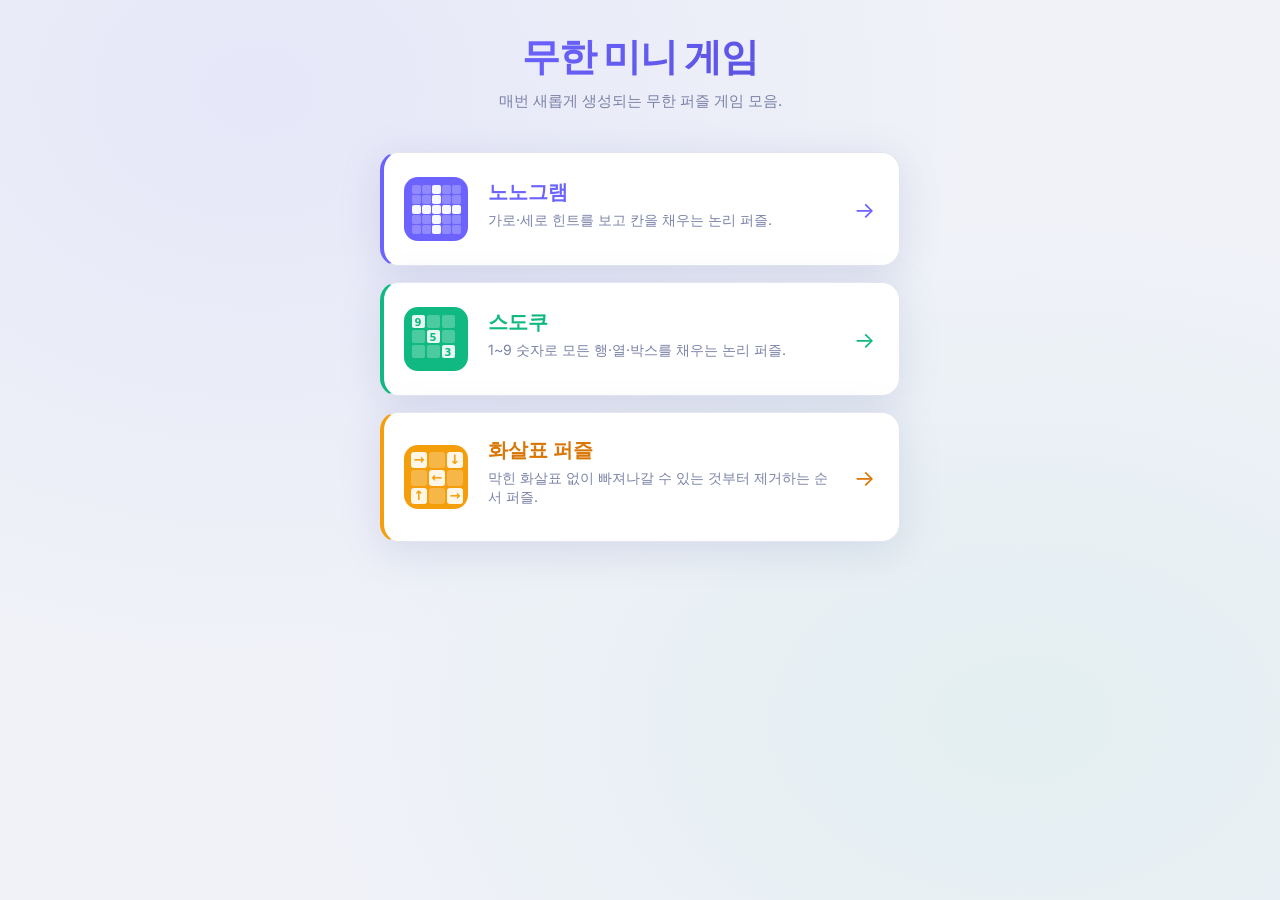
==== commit f054a20e: "테스트" ====
--- a/index.html
+++ b/index.html
@@ -82,6 +82,35 @@
         <div class="game-card-arrow game-card-arrow-green">→</div>
       </div>
     </a>
+
+    <a href="arrow.html" class="game-card">
+      <div class="game-card-inner">
+        <div class="game-card-icon">
+          <svg width="64" height="64" viewBox="0 0 64 64" xmlns="http://www.w3.org/2000/svg">
+            <rect width="64" height="64" rx="14" fill="#f59e0b"/>
+            <rect x="7"  y="7"  width="16" height="16" rx="3" fill="rgba(255,255,255,0.9)"/>
+            <text x="15" y="19" font-family="system-ui" font-size="13" font-weight="700" text-anchor="middle" fill="#f59e0b">→</text>
+            <rect x="25" y="7"  width="16" height="16" rx="3" fill="rgba(255,255,255,0.25)"/>
+            <rect x="43" y="7"  width="16" height="16" rx="3" fill="rgba(255,255,255,0.9)"/>
+            <text x="51" y="19" font-family="system-ui" font-size="13" font-weight="700" text-anchor="middle" fill="#f59e0b">↓</text>
+            <rect x="7"  y="25" width="16" height="16" rx="3" fill="rgba(255,255,255,0.25)"/>
+            <rect x="25" y="25" width="16" height="16" rx="3" fill="rgba(255,255,255,0.9)"/>
+            <text x="33" y="37" font-family="system-ui" font-size="13" font-weight="700" text-anchor="middle" fill="#f59e0b">←</text>
+            <rect x="43" y="25" width="16" height="16" rx="3" fill="rgba(255,255,255,0.25)"/>
+            <rect x="7"  y="43" width="16" height="16" rx="3" fill="rgba(255,255,255,0.9)"/>
+            <text x="15" y="55" font-family="system-ui" font-size="13" font-weight="700" text-anchor="middle" fill="#f59e0b">↑</text>
+            <rect x="25" y="43" width="16" height="16" rx="3" fill="rgba(255,255,255,0.25)"/>
+            <rect x="43" y="43" width="16" height="16" rx="3" fill="rgba(255,255,255,0.9)"/>
+            <text x="51" y="55" font-family="system-ui" font-size="13" font-weight="700" text-anchor="middle" fill="#f59e0b">→</text>
+          </svg>
+        </div>
+        <div class="game-card-info">
+          <h2 class="game-card-title-amber">화살표 퍼즐</h2>
+          <p>막힌 화살표 없이 빠져나갈 수 있는 것부터 제거하는 순서 퍼즐.</p>
+        </div>
+        <div class="game-card-arrow game-card-arrow-amber">→</div>
+      </div>
+    </a>
   </main>
 
 </body>
--- a/style.css
+++ b/style.css
@@ -716,6 +716,136 @@
 }
 
 /* ──────────────────────────────────────────────
+   홈 화면 — 화살표 카드 (앰버 테마)
+────────────────────────────────────────────── */
+.game-card-title-amber { color: #d97706 !important; }
+.game-card-arrow-amber { color: #d97706 !important; }
+
+a.game-card:has(.game-card-title-amber) { border-left-color: #f59e0b; }
+a.game-card:has(.game-card-title-amber):hover {
+  box-shadow: 0 12px 40px rgba(245,158,11,0.2);
+  border-left-color: #d97706;
+}
+
+/* ──────────────────────────────────────────────
+   화살표 퍼즐 — 로딩 & 오버레이 & 배너
+────────────────────────────────────────────── */
+#ar-loading {
+  display: none; position: fixed; inset: 0;
+  background: rgba(240,242,248,0.88); backdrop-filter: blur(6px);
+  z-index: 100; flex-direction: column; align-items: center; justify-content: center;
+  gap: 14px; font-size: 0.95rem; color: var(--text-muted); font-weight: 500;
+}
+#ar-loading.show { display: flex; }
+
+#ar-overlay {
+  display: none; position: absolute; inset: 0;
+  border-radius: var(--radius-lg);
+  background: rgba(240,242,248,0.72); backdrop-filter: blur(8px); -webkit-backdrop-filter: blur(8px);
+  z-index: 10; align-items: center; justify-content: center;
+}
+#ar-overlay.show { display: flex; }
+
+#ar-banner {
+  display: none; margin-top: 24px; padding: 24px 32px;
+  background: var(--surface); border: 1.5px solid var(--success);
+  border-radius: var(--radius-lg); text-align: center;
+  box-shadow: var(--shadow-lg), 0 0 0 4px var(--success-light);
+  animation: slideUp 0.4s cubic-bezier(0.34,1.56,0.64,1); min-width: 260px;
+}
+#ar-banner.show { display: block; }
+#ar-banner h2   { font-size: 1.5rem; font-weight: 700; color: var(--success); margin-bottom: 10px; }
+#ar-banner .result-row {
+  display: flex; justify-content: center; gap: 24px;
+  margin-bottom: 18px; color: var(--text-muted); font-size: 0.88rem; font-weight: 500;
+}
+#ar-banner .result-row strong { color: var(--text); font-weight: 700; }
+
+/* ──────────────────────────────────────────────
+   화살표 퍼즐 — 게임 영역
+────────────────────────────────────────────── */
+#ar-game-area {
+  position: relative;
+  display: flex;
+  flex-direction: column;
+  align-items: center;
+}
+
+#ar-grid {
+  display: grid;
+  gap: 4px;
+  padding: 20px;
+  background: var(--surface);
+  border-radius: var(--radius-lg);
+  box-shadow: var(--shadow-lg);
+  border: 1.5px solid var(--border);
+}
+
+.ar-cell {
+  --ar-cols: 4;
+  width:  clamp(52px, calc((min(100vw, 520px) - 88px) / var(--ar-cols)), 84px);
+  height: clamp(52px, calc((min(100vw, 520px) - 88px) / var(--ar-cols)), 84px);
+  border-radius: 8px;
+  background: transparent;
+  display: flex;
+  align-items: center;
+  justify-content: center;
+  cursor: pointer;
+  overflow: hidden;
+  transition: background 0.15s;
+  user-select: none;
+  -webkit-user-select: none;
+}
+
+.ar-cell:not(.empty):hover {
+  background: rgba(108,99,255,0.06);
+}
+
+.ar-cell.empty {
+  background: transparent;
+  cursor: default;
+}
+
+.ar-arrow {
+  width:  clamp(36px, 5.5vw, 52px);
+  height: clamp(36px, 5.5vw, 52px);
+  display: block;
+  color: var(--cell-filled);
+  flex-shrink: 0;
+  transition: transform 0.28s ease-in, opacity 0.28s ease-in, color 0.15s;
+  overflow: visible;
+}
+
+/* 제거 가능 강조 */
+.ar-cell.removable .ar-arrow {
+  color: var(--accent);
+  animation: arPulse 1.8s ease-in-out infinite;
+  filter: drop-shadow(0 0 6px rgba(108,99,255,0.4));
+}
+
+@keyframes arPulse {
+  0%, 100% { filter: drop-shadow(0 0 4px rgba(108,99,255,0.35)); }
+  50%       { filter: drop-shadow(0 0 10px rgba(108,99,255,0.6)); }
+}
+
+/* 제거 애니메이션 */
+.ar-cell.exit-right .ar-arrow { transform: translateX(160%); opacity: 0; }
+.ar-cell.exit-left  .ar-arrow { transform: translateX(-160%); opacity: 0; }
+.ar-cell.exit-up    .ar-arrow { transform: translateY(-160%); opacity: 0; }
+.ar-cell.exit-down  .ar-arrow { transform: translateY(160%); opacity: 0; }
+
+/* 막힌 화살표 흔들림 */
+@keyframes arShake {
+  0%, 100% { transform: translateX(0); }
+  20%       { transform: translateX(-5px); }
+  40%       { transform: translateX(5px); }
+  60%       { transform: translateX(-4px); }
+  80%       { transform: translateX(4px); }
+}
+.ar-cell.shaking { animation: arShake 0.35s ease; }
+.ar-cell.shaking .ar-arrow { color: var(--danger); }
+
+/* ──────────────────────────────────────────────
    스도쿠 — 로딩 & 오버레이 & 배너
 ────────────────────────────────────────────── */
 #sdk-loading {
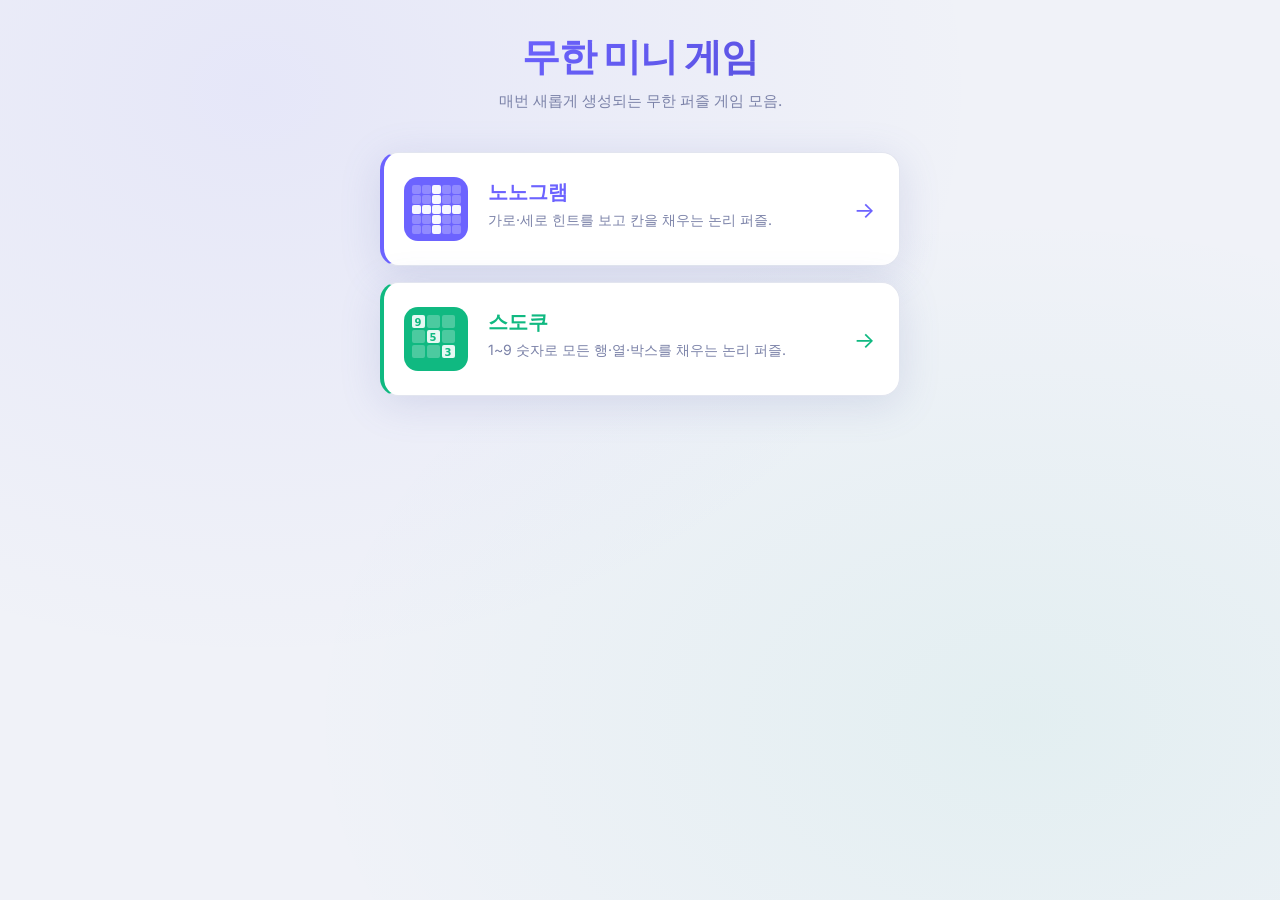
==== commit 449960b8: "테스트 화살표 퍼즐 개발 제거" ====
--- a/index.html
+++ b/index.html
@@ -82,35 +82,6 @@
         <div class="game-card-arrow game-card-arrow-green">→</div>
       </div>
     </a>
-
-    <a href="arrow.html" class="game-card">
-      <div class="game-card-inner">
-        <div class="game-card-icon">
-          <svg width="64" height="64" viewBox="0 0 64 64" xmlns="http://www.w3.org/2000/svg">
-            <rect width="64" height="64" rx="14" fill="#f59e0b"/>
-            <rect x="7"  y="7"  width="16" height="16" rx="3" fill="rgba(255,255,255,0.9)"/>
-            <text x="15" y="19" font-family="system-ui" font-size="13" font-weight="700" text-anchor="middle" fill="#f59e0b">→</text>
-            <rect x="25" y="7"  width="16" height="16" rx="3" fill="rgba(255,255,255,0.25)"/>
-            <rect x="43" y="7"  width="16" height="16" rx="3" fill="rgba(255,255,255,0.9)"/>
-            <text x="51" y="19" font-family="system-ui" font-size="13" font-weight="700" text-anchor="middle" fill="#f59e0b">↓</text>
-            <rect x="7"  y="25" width="16" height="16" rx="3" fill="rgba(255,255,255,0.25)"/>
-            <rect x="25" y="25" width="16" height="16" rx="3" fill="rgba(255,255,255,0.9)"/>
-            <text x="33" y="37" font-family="system-ui" font-size="13" font-weight="700" text-anchor="middle" fill="#f59e0b">←</text>
-            <rect x="43" y="25" width="16" height="16" rx="3" fill="rgba(255,255,255,0.25)"/>
-            <rect x="7"  y="43" width="16" height="16" rx="3" fill="rgba(255,255,255,0.9)"/>
-            <text x="15" y="55" font-family="system-ui" font-size="13" font-weight="700" text-anchor="middle" fill="#f59e0b">↑</text>
-            <rect x="25" y="43" width="16" height="16" rx="3" fill="rgba(255,255,255,0.25)"/>
-            <rect x="43" y="43" width="16" height="16" rx="3" fill="rgba(255,255,255,0.9)"/>
-            <text x="51" y="55" font-family="system-ui" font-size="13" font-weight="700" text-anchor="middle" fill="#f59e0b">→</text>
-          </svg>
-        </div>
-        <div class="game-card-info">
-          <h2 class="game-card-title-amber">화살표 퍼즐</h2>
-          <p>막힌 화살표 없이 빠져나갈 수 있는 것부터 제거하는 순서 퍼즐.</p>
-        </div>
-        <div class="game-card-arrow game-card-arrow-amber">→</div>
-      </div>
-    </a>
   </main>
 
 </body>
--- a/style.css
+++ b/style.css
@@ -715,135 +715,6 @@
   border-left-color: #059669;
 }
 
-/* ──────────────────────────────────────────────
-   홈 화면 — 화살표 카드 (앰버 테마)
-────────────────────────────────────────────── */
-.game-card-title-amber { color: #d97706 !important; }
-.game-card-arrow-amber { color: #d97706 !important; }
-
-a.game-card:has(.game-card-title-amber) { border-left-color: #f59e0b; }
-a.game-card:has(.game-card-title-amber):hover {
-  box-shadow: 0 12px 40px rgba(245,158,11,0.2);
-  border-left-color: #d97706;
-}
-
-/* ──────────────────────────────────────────────
-   화살표 퍼즐 — 로딩 & 오버레이 & 배너
-────────────────────────────────────────────── */
-#ar-loading {
-  display: none; position: fixed; inset: 0;
-  background: rgba(240,242,248,0.88); backdrop-filter: blur(6px);
-  z-index: 100; flex-direction: column; align-items: center; justify-content: center;
-  gap: 14px; font-size: 0.95rem; color: var(--text-muted); font-weight: 500;
-}
-#ar-loading.show { display: flex; }
-
-#ar-overlay {
-  display: none; position: absolute; inset: 0;
-  border-radius: var(--radius-lg);
-  background: rgba(240,242,248,0.72); backdrop-filter: blur(8px); -webkit-backdrop-filter: blur(8px);
-  z-index: 10; align-items: center; justify-content: center;
-}
-#ar-overlay.show { display: flex; }
-
-#ar-banner {
-  display: none; margin-top: 24px; padding: 24px 32px;
-  background: var(--surface); border: 1.5px solid var(--success);
-  border-radius: var(--radius-lg); text-align: center;
-  box-shadow: var(--shadow-lg), 0 0 0 4px var(--success-light);
-  animation: slideUp 0.4s cubic-bezier(0.34,1.56,0.64,1); min-width: 260px;
-}
-#ar-banner.show { display: block; }
-#ar-banner h2   { font-size: 1.5rem; font-weight: 700; color: var(--success); margin-bottom: 10px; }
-#ar-banner .result-row {
-  display: flex; justify-content: center; gap: 24px;
-  margin-bottom: 18px; color: var(--text-muted); font-size: 0.88rem; font-weight: 500;
-}
-#ar-banner .result-row strong { color: var(--text); font-weight: 700; }
-
-/* ──────────────────────────────────────────────
-   화살표 퍼즐 — 게임 영역
-────────────────────────────────────────────── */
-#ar-game-area {
-  position: relative;
-  display: flex;
-  flex-direction: column;
-  align-items: center;
-}
-
-#ar-grid {
-  display: grid;
-  gap: 4px;
-  padding: 20px;
-  background: var(--surface);
-  border-radius: var(--radius-lg);
-  box-shadow: var(--shadow-lg);
-  border: 1.5px solid var(--border);
-}
-
-.ar-cell {
-  --ar-cols: 4;
-  width:  clamp(52px, calc((min(100vw, 520px) - 88px) / var(--ar-cols)), 84px);
-  height: clamp(52px, calc((min(100vw, 520px) - 88px) / var(--ar-cols)), 84px);
-  border-radius: 8px;
-  background: transparent;
-  display: flex;
-  align-items: center;
-  justify-content: center;
-  cursor: pointer;
-  overflow: hidden;
-  transition: background 0.15s;
-  user-select: none;
-  -webkit-user-select: none;
-}
-
-.ar-cell:not(.empty):hover {
-  background: rgba(108,99,255,0.06);
-}
-
-.ar-cell.empty {
-  background: transparent;
-  cursor: default;
-}
-
-.ar-arrow {
-  width:  clamp(36px, 5.5vw, 52px);
-  height: clamp(36px, 5.5vw, 52px);
-  display: block;
-  color: var(--cell-filled);
-  flex-shrink: 0;
-  transition: transform 0.28s ease-in, opacity 0.28s ease-in, color 0.15s;
-  overflow: visible;
-}
-
-/* 제거 가능 강조 */
-.ar-cell.removable .ar-arrow {
-  color: var(--accent);
-  animation: arPulse 1.8s ease-in-out infinite;
-  filter: drop-shadow(0 0 6px rgba(108,99,255,0.4));
-}
-
-@keyframes arPulse {
-  0%, 100% { filter: drop-shadow(0 0 4px rgba(108,99,255,0.35)); }
-  50%       { filter: drop-shadow(0 0 10px rgba(108,99,255,0.6)); }
-}
-
-/* 제거 애니메이션 */
-.ar-cell.exit-right .ar-arrow { transform: translateX(160%); opacity: 0; }
-.ar-cell.exit-left  .ar-arrow { transform: translateX(-160%); opacity: 0; }
-.ar-cell.exit-up    .ar-arrow { transform: translateY(-160%); opacity: 0; }
-.ar-cell.exit-down  .ar-arrow { transform: translateY(160%); opacity: 0; }
-
-/* 막힌 화살표 흔들림 */
-@keyframes arShake {
-  0%, 100% { transform: translateX(0); }
-  20%       { transform: translateX(-5px); }
-  40%       { transform: translateX(5px); }
-  60%       { transform: translateX(-4px); }
-  80%       { transform: translateX(4px); }
-}
-.ar-cell.shaking { animation: arShake 0.35s ease; }
-.ar-cell.shaking .ar-arrow { color: var(--danger); }
 
 /* ──────────────────────────────────────────────
    스도쿠 — 로딩 & 오버레이 & 배너
